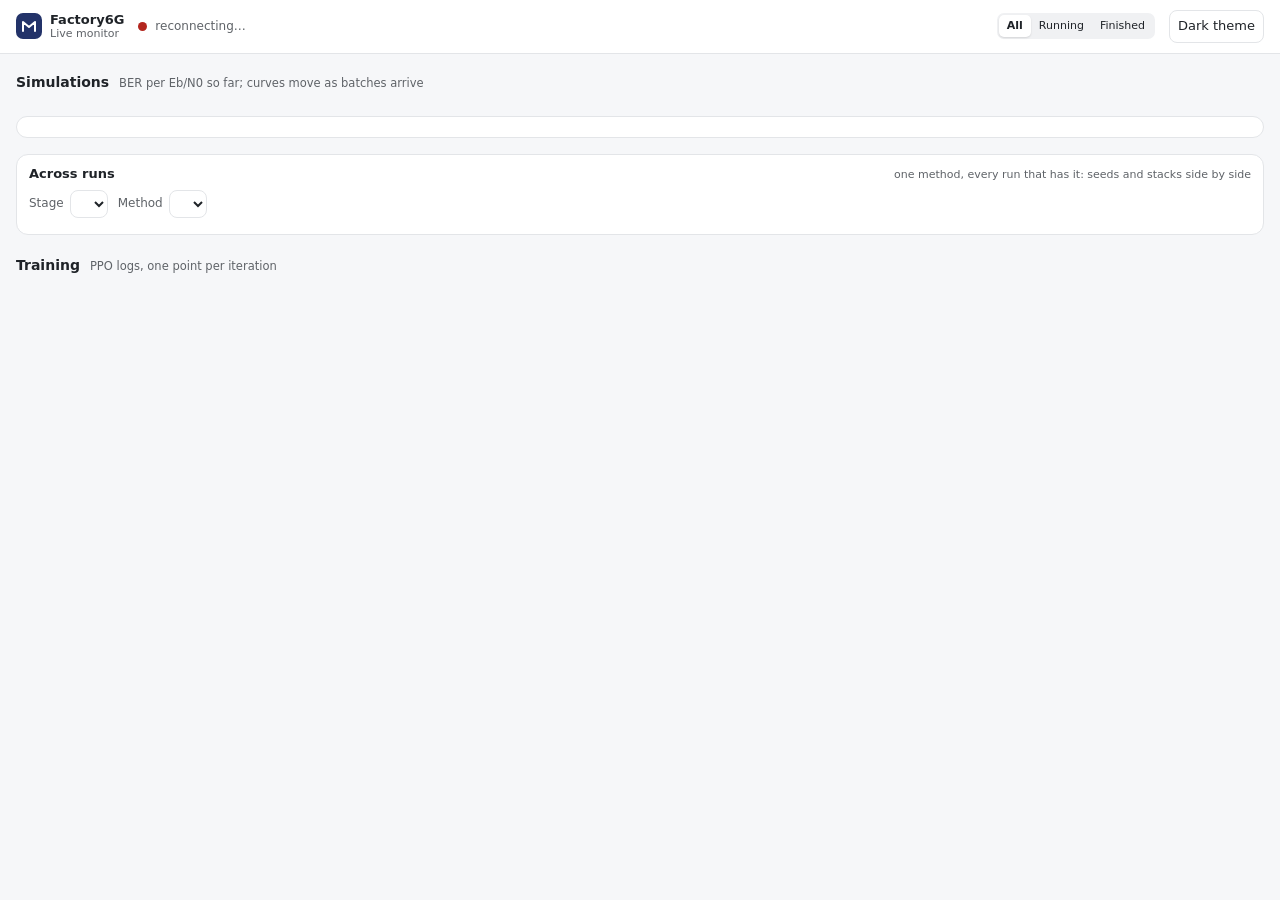
==== src/factory6g/viewer/static/live.html @ 994aa3e5 "Live monitor: follow every simulation and training run while it writes python -m factory6g.viewer mo" ====
<!doctype html>
<html lang="en">
<head>
<meta charset="utf-8">
<meta name="viewport" content="width=device-width, initial-scale=1">
<title>Factory6G live monitor</title>
<link rel="stylesheet" href="app.css">
<link rel="stylesheet" href="live.css">
</head>
<body>
<div class="live-app">
  <header class="live-top">
    <div class="brand">
      <svg width="26" height="26" viewBox="0 0 26 26" aria-hidden="true"><rect width="26" height="26" rx="7" fill="var(--brand)"></rect><path d="M7 18V9l6 5 6-5v9" fill="none" stroke="#fff" stroke-width="2" stroke-linejoin="round" stroke-linecap="round"></path></svg>
      <span><strong>Factory6G</strong><small>Live monitor</small></span>
    </div>
    <div class="live-conn" id="conn" role="status" aria-live="polite"><span class="pulse"></span><span id="conn-text">connecting…</span></div>
    <div class="live-counts" id="counts"></div>
    <div class="seg" role="group" aria-label="Filter runs" id="filter">
      <button type="button" data-filter="all" aria-pressed="true">All</button>
      <button type="button" data-filter="running" aria-pressed="false">Running</button>
      <button type="button" data-filter="finished" aria-pressed="false">Finished</button>
    </div>
    <button type="button" id="theme-toggle" class="ghost">Dark theme</button>
  </header>

  <main class="live-main">
    <section aria-labelledby="h-sims">
      <h1 id="h-sims" class="sec">Simulations <small>BER per Eb/N0 so far; curves move as batches arrive</small></h1>
      <div id="runs" class="run-grid"></div>
    </section>

    <section id="detail" class="card detail" hidden aria-live="polite"></section>

    <section aria-labelledby="h-overlay" class="card">
      <h2 id="h-overlay">Across runs <small>one method, every run that has it: seeds and stacks side by side</small></h2>
      <div class="ctx-row overlay-ctl">
        <label>Stage <select id="ov-stage"></select></label>
        <label>Method <select id="ov-method"></select></label>
        <span class="legend" id="ov-legend"></span>
      </div>
      <div id="overlay"></div>
    </section>

    <section aria-labelledby="h-train">
      <h1 id="h-train" class="sec">Training <small>PPO logs, one point per iteration</small></h1>
      <div id="training" class="run-grid"></div>
    </section>
  </main>
</div>
<script src="live.js"></script>
</body>
</html>
---- src/factory6g/viewer/static/app.css ----
:root {
  --bg: #f6f7f9; --panel: #ffffff; --ink: #1f2328; --muted: #5f6368; --line: #e3e5e8; --soft: #f0f1f3;
  --brand: #233369; --brand-soft: #e9ecf5; --ok: #1b6b30; --ok-bg: #e3f4e7; --warn: #7a4b00; --warn-bg: #fdf0d9;
  --bad: #b3261e; --bad-bg: #fbe4e2; --map-lo: #fbfbf9; --map-mid: #e4e9f4; --map-hi: #a8b8dc; --machine: #f1f2f4; --machine-line: #7d828b;
  color-scheme: light;
}
:root[data-theme="dark"] {
  --bg: #121418; --panel: #1b1e24; --ink: #e7e9ec; --muted: #a2a7b0; --line: #2c3038; --soft: #24282f;
  --brand: #8ea4ff; --brand-soft: #262d45; --ok: #7fd6a0; --ok-bg: #1d3326; --warn: #f2c46d; --warn-bg: #3a2f17;
  --bad: #ff9a90; --bad-bg: #3d1f1d; --map-lo: #1b1e24; --map-mid: #24304a; --map-hi: #3d5491; --machine: #2a2e36; --machine-line: #8a909b;
  color-scheme: dark;
}
* { box-sizing: border-box; }
body { margin: 0; background: var(--bg); color: var(--ink); font: 13px/1.45 system-ui, -apple-system, "Segoe UI", Inter, sans-serif; }
button, select, input { font: inherit; color: inherit; }
button:focus-visible, select:focus-visible, input:focus-visible, a:focus-visible { outline: 2px solid #3f6fd8; outline-offset: 2px; }
.app { display: flex; min-height: 100vh; }
.nav { width: 200px; flex: 0 0 auto; background: var(--panel); border-right: 1px solid var(--line); padding: 14px 10px; display: flex; flex-direction: column; gap: 2px; position: sticky; top: 0; height: 100vh; }
.brand { display: flex; align-items: center; gap: 8px; padding: 2px 6px 12px; color: var(--ink); text-decoration: none; }
.brand span { display: flex; flex-direction: column; line-height: 1.15; }
.brand small, .ctx-title small { color: var(--muted); font-size: 11px; }
.nav-group { font-size: 11px; font-weight: 600; letter-spacing: .04em; text-transform: uppercase; color: var(--muted); padding: 10px 8px 4px; }
.nav a[data-view] { display: flex; align-items: center; gap: 10px; min-height: 34px; padding: 0 8px; border-radius: 8px; color: var(--ink); text-decoration: none; }
.nav a[data-view][aria-current="page"] { background: var(--brand-soft); color: var(--brand); font-weight: 600; }
.nav .key { width: 18px; height: 18px; border: 1px solid var(--line); border-radius: 4px; font-size: 10px; display: inline-flex; align-items: center; justify-content: center; color: var(--muted); }
.nav-planned { padding: 6px 8px; color: var(--muted); font-size: 12px; }
.nav-foot { margin-top: auto; display: flex; flex-direction: column; gap: 8px; }
.status { display: flex; align-items: center; gap: 8px; padding: 8px; border-radius: 8px; background: var(--soft); font-size: 11px; color: var(--muted); }
.status .dot { width: 8px; height: 8px; border-radius: 50%; background: #1b8a3a; flex: 0 0 auto; }
.main { flex: 1 1 auto; min-width: 0; display: flex; flex-direction: column; }
.context { position: sticky; top: 0; z-index: 5; background: var(--panel); border-bottom: 1px solid var(--line); }
.ctx-row { display: flex; align-items: center; gap: 10px; padding: 8px 16px; flex-wrap: wrap; }
.ctx-row.scrub { border-top: 1px solid var(--soft); padding: 6px 16px; }
.ctx-title { display: flex; flex-direction: column; line-height: 1.2; min-width: 130px; margin-right: 6px; }
.ctx-title strong { font-size: 15px; }
.context label { display: flex; align-items: center; gap: 6px; font-size: 12px; color: var(--muted); }
.context select { border: 1px solid var(--line); border-radius: 8px; padding: 5px 8px; background: var(--panel); color: var(--ink); font-weight: 600; }
.swatch { width: 9px; height: 9px; border-radius: 50%; display: inline-block; }
.stepper { display: flex; align-items: center; border: 1px solid var(--line); border-radius: 8px; height: 32px; font-size: 12px; }
.stepper button { width: 30px; height: 30px; border: 0; background: transparent; cursor: pointer; font-size: 15px; }
.stepper span { min-width: 92px; text-align: center; color: var(--muted); }
.stepper strong { color: var(--ink); }
.scrub > button { width: 32px; height: 28px; border: 1px solid var(--line); border-radius: 6px; background: var(--panel); cursor: pointer; }
.scrub > button.primary { background: var(--brand); color: #fff; border-color: var(--brand); }
.scrub label { white-space: nowrap; font-variant-numeric: tabular-nums; color: var(--ink); }
#batch { flex: 1 1 200px; accent-color: var(--brand); }
.seg { display: flex; padding: 2px; border-radius: 7px; background: var(--soft); }
.seg button { border: 0; background: transparent; border-radius: 5px; padding: 3px 8px; font-size: 11px; cursor: pointer; }
.seg button[aria-pressed="true"] { background: var(--panel); font-weight: 600; box-shadow: 0 1px 2px rgba(0,0,0,.12); }
.hint { font-size: 11px; color: var(--muted); }
.ghost { border: 1px solid var(--line); background: transparent; border-radius: 8px; padding: 6px 8px; cursor: pointer; text-align: left; }
.view { padding: 14px 16px; display: flex; flex-direction: column; gap: 12px; outline: none; }
.row { display: flex; gap: 12px; align-items: flex-start; flex-wrap: wrap; }
.col { display: flex; flex-direction: column; gap: 12px; min-width: 0; }
.card { background: var(--panel); border: 1px solid var(--line); border-radius: 12px; padding: 10px 12px; min-width: 0; }
.card h2 { font-size: 13px; margin: 0 0 6px; display: flex; align-items: baseline; gap: 8px; }
.card h2 small { font-weight: 400; color: var(--muted); font-size: 11px; margin-left: auto; }
.note { font-size: 11px; color: var(--muted); margin: 6px 0 0; }
.tiles { display: grid; grid-template-columns: repeat(auto-fit, minmax(150px, 1fr)); gap: 8px; }
.tile { background: var(--panel); border: 1px solid var(--line); border-radius: 12px; padding: 8px 10px; }
.tile .k { font-size: 11px; color: var(--muted); }
.tile .v { font-size: 18px; font-weight: 600; font-variant-numeric: tabular-nums; }
.tile .s { font-size: 11px; color: var(--muted); }
table { border-collapse: collapse; width: 100%; }
th { text-align: left; font-size: 11px; font-weight: 600; color: var(--muted); padding: 6px 8px; border-bottom: 1px solid var(--line); white-space: nowrap; }
td { padding: 6px 8px; border-top: 1px solid var(--soft); font-size: 12px; font-variant-numeric: tabular-nums; }
.table-wrap { overflow-x: auto; }
tr.clickable { cursor: pointer; }
tr.selected td { background: var(--brand-soft); }
.chip { display: inline-block; font-size: 10.5px; font-weight: 600; padding: 2px 7px; border-radius: 9px; white-space: nowrap; }
.chip.ok { background: var(--ok-bg); color: var(--ok); } .chip.warn { background: var(--warn-bg); color: var(--warn); }
.chip.bad { background: var(--bad-bg); color: var(--bad); } .chip.muted { background: var(--soft); color: var(--muted); }
.bar { position: relative; height: 8px; border-radius: 4px; background: var(--soft); width: 96px; display: inline-block; vertical-align: middle; }
.bar > span { position: absolute; top: 0; bottom: 0; border-radius: 4px; }
.kv { display: grid; grid-template-columns: auto 1fr; gap: 4px 12px; font-size: 12px; }
.kv dt { color: var(--muted); } .kv dd { margin: 0; text-align: right; font-variant-numeric: tabular-nums; }
.legend { display: flex; flex-wrap: wrap; gap: 6px 14px; font-size: 11.5px; color: var(--muted); }
.legend span { display: inline-flex; align-items: center; gap: 5px; }
svg text { fill: var(--muted); font-size: 10px; }
svg .ink { fill: var(--ink); }
.hall { width: 100%; max-width: 640px; height: auto; display: block; }
.heat { display: grid; gap: 1px; }
.heat-cell { height: 16px; border-radius: 2px; cursor: pointer; border: 0; padding: 0; }
.empty { padding: 40px; text-align: center; color: var(--muted); }
@media (max-width: 900px) {
  .app { flex-direction: column; }
  .nav { width: auto; height: auto; position: static; flex-direction: row; flex-wrap: wrap; }
  .nav-group, .nav-planned, .nav-foot .status { display: none; }
  .nav-foot { margin: 0 0 0 auto; }
  .hint { display: none; }
}
---- src/factory6g/viewer/static/live.css ----
.live-app { min-height: 100vh; display: flex; flex-direction: column; }
.live-top { position: sticky; top: 0; z-index: 5; display: flex; align-items: center; gap: 14px; flex-wrap: wrap;
  padding: 10px 16px; background: var(--panel); border-bottom: 1px solid var(--line); }
.live-top .brand { padding: 0; }
.live-conn { display: inline-flex; align-items: center; gap: 8px; font-size: 12px; color: var(--muted); }
.pulse { width: 9px; height: 9px; border-radius: 50%; background: var(--muted); position: relative; }
.live-conn.on .pulse { background: #1b8a3a; }
.live-conn.on .pulse::after { content: ""; position: absolute; inset: -4px; border-radius: 50%; border: 2px solid #1b8a3a;
  opacity: 0; animation: ring 2s ease-out infinite; }
.live-conn.off .pulse { background: var(--bad); }
@keyframes ring { 0% { transform: scale(.5); opacity: .8; } 100% { transform: scale(1.6); opacity: 0; } }
.live-counts { display: flex; gap: 6px; margin-left: auto; }
.live-main { padding: 14px 16px 40px; display: flex; flex-direction: column; gap: 16px; }
h1.sec { font-size: 14px; margin: 4px 0 8px; display: flex; align-items: baseline; gap: 10px; }
h1.sec small { font-weight: 400; color: var(--muted); font-size: 11.5px; }
.run-grid { display: grid; grid-template-columns: repeat(auto-fill, minmax(340px, 1fr)); gap: 12px; }
.run-card { background: var(--panel); border: 1px solid var(--line); border-radius: 12px; padding: 10px 12px; cursor: pointer;
  display: flex; flex-direction: column; gap: 6px; text-align: left; transition: border-color .2s, box-shadow .2s; }
.run-card:not(.static):hover { border-color: var(--brand); }
.run-card.static { cursor: default; }
.run-card[aria-pressed="true"] { border-color: var(--brand); box-shadow: 0 0 0 2px var(--brand-soft); }
.run-card.flash { animation: flash 1.2s ease-out; }
@keyframes flash { 0% { box-shadow: 0 0 0 3px rgba(63, 111, 216, .45); } 100% { box-shadow: 0 0 0 0 rgba(63, 111, 216, 0); } }
.run-card .title { font-weight: 600; font-size: 13px; overflow-wrap: anywhere; }
.run-card .meta { display: flex; flex-wrap: wrap; gap: 5px; align-items: center; font-size: 11px; color: var(--muted); }
.chip.tf { background: #fdeee0; color: #8a4b0f; }
.chip.torch { background: #e8e3fb; color: #4b2fa8; }
:root[data-theme="dark"] .chip.tf { background: #3a2a19; color: #f0b27a; }
:root[data-theme="dark"] .chip.torch { background: #2c2546; color: #b9a8ff; }
.chip.running { background: var(--ok-bg); color: var(--ok); }
.chip.stopped { background: var(--warn-bg); color: var(--warn); }
.chip.finished { background: var(--soft); color: var(--muted); }
.prog { display: flex; align-items: center; gap: 8px; font-size: 11.5px; font-variant-numeric: tabular-nums; color: var(--muted); }
.prog .track { flex: 1 1 auto; height: 6px; border-radius: 3px; background: var(--soft); overflow: hidden; }
.prog .fill { height: 100%; background: var(--brand); border-radius: 3px; transition: width .6s ease; }
.run-card.running .fill { background-image: linear-gradient(90deg, var(--brand) 0 60%, #6f86d6 80%, var(--brand) 100%);
  background-size: 200% 100%; animation: slide 2.4s linear infinite; }
@keyframes slide { from { background-position: 200% 0; } to { background-position: 0 0; } }
.chart { width: 100%; height: auto; display: block; }
.chart .grid { stroke: var(--line); stroke-width: 1; }
.chart .axis { stroke: var(--muted); stroke-width: 1; }
.chart path.curve { fill: none; stroke-width: 1.8; transition: d .6s ease; }
.chart circle { transition: cx .6s ease, cy .6s ease; }
.mini-legend { display: flex; flex-wrap: wrap; gap: 3px 10px; font-size: 10.5px; color: var(--muted); }
.mini-legend i { width: 8px; height: 8px; border-radius: 50%; display: inline-block; margin-right: 4px; vertical-align: middle; }
.detail { display: flex; flex-direction: column; gap: 10px; }
.detail .cols { display: grid; grid-template-columns: minmax(0, 1fr) minmax(0, 1fr); gap: 12px; }
.detail .close { margin-left: auto; }
.overlay-ctl { padding: 0 0 6px; }
.overlay-ctl label { display: flex; align-items: center; gap: 6px; font-size: 12px; color: var(--muted); }
.overlay-ctl select { border: 1px solid var(--line); border-radius: 8px; padding: 5px 8px; background: var(--panel); color: var(--ink); font-weight: 600; }
.spark { width: 100%; height: 46px; display: block; }
.bars { display: grid; grid-template-columns: auto 1fr auto; gap: 3px 8px; font-size: 11px; align-items: center; font-variant-numeric: tabular-nums; }
.bars .b { height: 7px; border-radius: 3px; background: var(--brand); min-width: 1px; }
.cell-new { animation: cellflash 1.4s ease-out; }
@keyframes cellflash { 0% { background: var(--brand-soft); } 100% { background: transparent; } }
@media (max-width: 900px) {
  .detail .cols { grid-template-columns: 1fr; }
  .run-grid { grid-template-columns: 1fr; }
  .live-counts { margin-left: 0; }
}
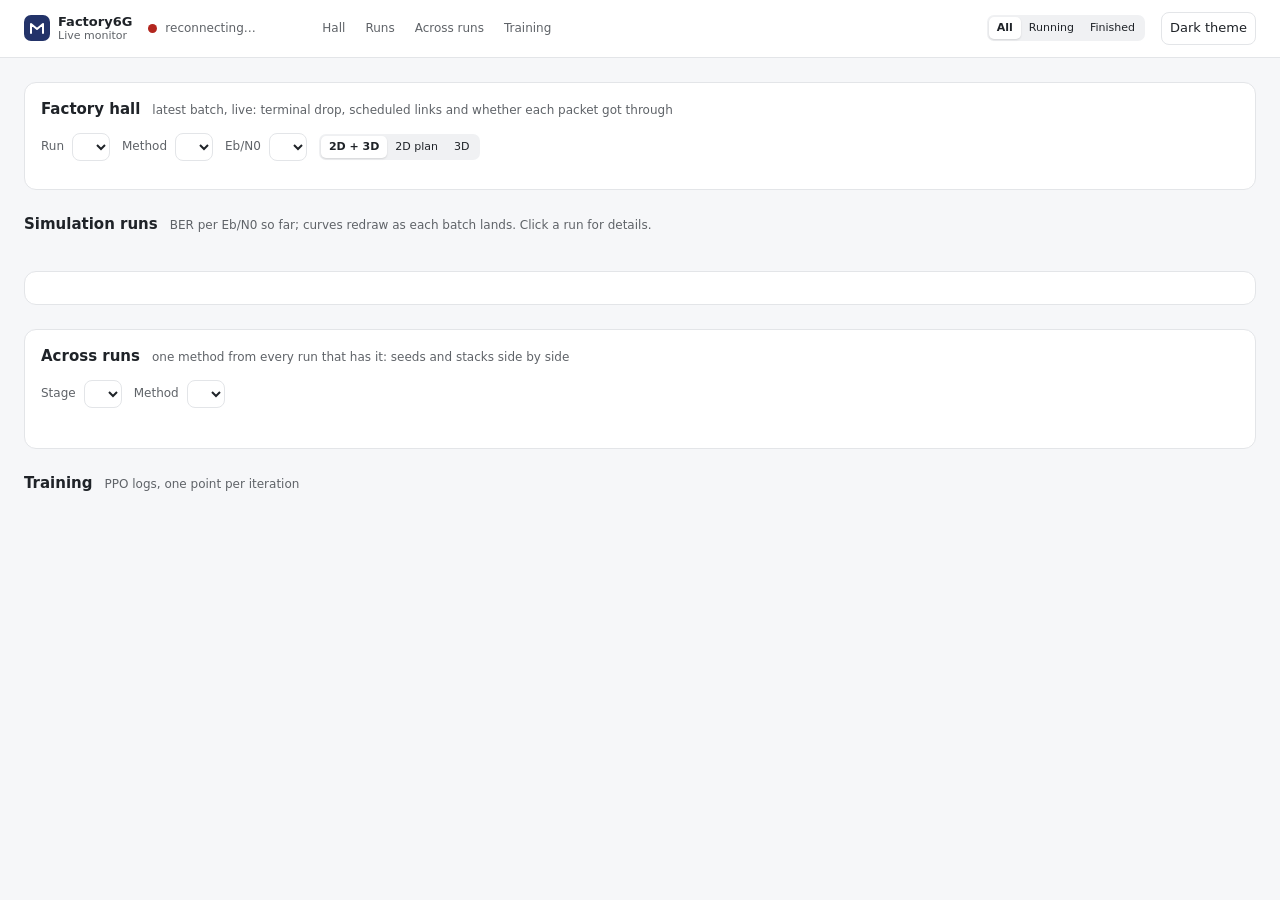
==== commit 7f17faa7: "Live monitor: live 2D plan and 3D hall, chart and spacing fixes - Factory hall section: latest drop " ====
--- a/src/factory6g/viewer/static/live.html
+++ b/src/factory6g/viewer/static/live.html
@@ -15,6 +15,9 @@
       <span><strong>Factory6G</strong><small>Live monitor</small></span>
     </div>
     <div class="live-conn" id="conn" role="status" aria-live="polite"><span class="pulse"></span><span id="conn-text">connecting…</span></div>
+    <nav class="jump" aria-label="Sections">
+      <a href="#sec-hall">Hall</a><a href="#sec-runs">Runs</a><a href="#sec-overlay">Across runs</a><a href="#sec-train">Training</a>
+    </nav>
     <div class="live-counts" id="counts"></div>
     <div class="seg" role="group" aria-label="Filter runs" id="filter">
       <button type="button" data-filter="all" aria-pressed="true">All</button>
@@ -25,24 +28,43 @@
   </header>
 
   <main class="live-main">
-    <section aria-labelledby="h-sims">
-      <h1 id="h-sims" class="sec">Simulations <small>BER per Eb/N0 so far; curves move as batches arrive</small></h1>
+    <section id="sec-hall" class="panel" aria-labelledby="h-hall">
+      <div class="panel-head">
+        <h1 id="h-hall">Factory hall <small>latest batch, live: terminal drop, scheduled links and whether each packet got through</small></h1>
+      </div>
+      <div class="controls">
+        <label>Run <select id="hall-run"></select></label>
+        <label>Method <select id="hall-method"></select></label>
+        <label>Eb/N0 <select id="hall-eb"></select></label>
+        <div class="seg" role="group" aria-label="Hall view" id="hall-view">
+          <button type="button" data-view="both" aria-pressed="true">2D + 3D</button>
+          <button type="button" data-view="2d" aria-pressed="false">2D plan</button>
+          <button type="button" data-view="3d" aria-pressed="false">3D</button>
+        </div>
+      </div>
+      <div id="hall-body"></div>
+    </section>
+
+    <section id="sec-runs" aria-labelledby="h-sims">
+      <h1 id="h-sims" class="sec">Simulation runs <small>BER per Eb/N0 so far; curves redraw as each batch lands. Click a run for details.</small></h1>
       <div id="runs" class="run-grid"></div>
     </section>
 
-    <section id="detail" class="card detail" hidden aria-live="polite"></section>
+    <section id="detail" class="panel detail" hidden aria-live="polite"></section>
 
-    <section aria-labelledby="h-overlay" class="card">
-      <h2 id="h-overlay">Across runs <small>one method, every run that has it: seeds and stacks side by side</small></h2>
-      <div class="ctx-row overlay-ctl">
+    <section id="sec-overlay" class="panel" aria-labelledby="h-overlay">
+      <div class="panel-head">
+        <h1 id="h-overlay">Across runs <small>one method from every run that has it: seeds and stacks side by side</small></h1>
+      </div>
+      <div class="controls">
         <label>Stage <select id="ov-stage"></select></label>
         <label>Method <select id="ov-method"></select></label>
-        <span class="legend" id="ov-legend"></span>
       </div>
       <div id="overlay"></div>
+      <div class="legend" id="ov-legend"></div>
     </section>
 
-    <section aria-labelledby="h-train">
+    <section id="sec-train" aria-labelledby="h-train">
       <h1 id="h-train" class="sec">Training <small>PPO logs, one point per iteration</small></h1>
       <div id="training" class="run-grid"></div>
     </section>
--- a/src/factory6g/viewer/static/live.css
+++ b/src/factory6g/viewer/static/live.css
@@ -1,28 +1,43 @@
+/* Live monitor. One spacing scale: 4 / 8 / 12 / 16 / 24 px. */
+:root { --s1: 4px; --s2: 8px; --s3: 12px; --s4: 16px; --s5: 24px; --ok-line: #1b8a3a; --bad-line: #d03b2f; }
+:root[data-theme="dark"] { --ok-line: #5fd28a; --bad-line: #ff7a6e; }
 .live-app { min-height: 100vh; display: flex; flex-direction: column; }
-.live-top { position: sticky; top: 0; z-index: 5; display: flex; align-items: center; gap: 14px; flex-wrap: wrap;
-  padding: 10px 16px; background: var(--panel); border-bottom: 1px solid var(--line); }
+.live-top { position: sticky; top: 0; z-index: 5; display: flex; align-items: center; gap: var(--s4); flex-wrap: wrap;
+  padding: var(--s3) var(--s5); background: var(--panel); border-bottom: 1px solid var(--line); }
 .live-top .brand { padding: 0; }
-.live-conn { display: inline-flex; align-items: center; gap: 8px; font-size: 12px; color: var(--muted); }
-.pulse { width: 9px; height: 9px; border-radius: 50%; background: var(--muted); position: relative; }
-.live-conn.on .pulse { background: #1b8a3a; }
-.live-conn.on .pulse::after { content: ""; position: absolute; inset: -4px; border-radius: 50%; border: 2px solid #1b8a3a;
+.live-conn { display: inline-flex; align-items: center; gap: var(--s2); font-size: 12px; color: var(--muted); min-width: 150px; }
+.pulse { width: 9px; height: 9px; border-radius: 50%; background: var(--muted); position: relative; flex: 0 0 auto; }
+.live-conn.on .pulse { background: var(--ok-line); }
+.live-conn.on .pulse::after { content: ""; position: absolute; inset: -4px; border-radius: 50%; border: 2px solid var(--ok-line);
   opacity: 0; animation: ring 2s ease-out infinite; }
 .live-conn.off .pulse { background: var(--bad); }
 @keyframes ring { 0% { transform: scale(.5); opacity: .8; } 100% { transform: scale(1.6); opacity: 0; } }
-.live-counts { display: flex; gap: 6px; margin-left: auto; }
-.live-main { padding: 14px 16px 40px; display: flex; flex-direction: column; gap: 16px; }
-h1.sec { font-size: 14px; margin: 4px 0 8px; display: flex; align-items: baseline; gap: 10px; }
-h1.sec small { font-weight: 400; color: var(--muted); font-size: 11.5px; }
-.run-grid { display: grid; grid-template-columns: repeat(auto-fill, minmax(340px, 1fr)); gap: 12px; }
-.run-card { background: var(--panel); border: 1px solid var(--line); border-radius: 12px; padding: 10px 12px; cursor: pointer;
-  display: flex; flex-direction: column; gap: 6px; text-align: left; transition: border-color .2s, box-shadow .2s; }
+.jump { display: flex; gap: var(--s1); }
+.jump a { color: var(--muted); text-decoration: none; font-size: 12px; padding: var(--s1) var(--s2); border-radius: 6px; }
+.jump a:hover { background: var(--soft); color: var(--ink); }
+.live-counts { display: flex; gap: var(--s2); margin-left: auto; }
+.live-main { padding: var(--s5); display: flex; flex-direction: column; gap: var(--s5); max-width: 1600px; width: 100%; margin: 0 auto; }
+.live-main > section { scroll-margin-top: 72px; }
+h1.sec { font-size: 15px; margin: 0 0 var(--s3); display: flex; align-items: baseline; gap: var(--s3); flex-wrap: wrap; }
+h1.sec small, .panel-head h1 small { font-weight: 400; color: var(--muted); font-size: 12px; }
+.panel { background: var(--panel); border: 1px solid var(--line); border-radius: 12px; padding: var(--s4); display: flex; flex-direction: column; gap: var(--s3); }
+.panel-head { display: flex; align-items: center; gap: var(--s3); }
+.panel-head h1 { font-size: 15px; margin: 0; display: flex; align-items: baseline; gap: var(--s3); flex-wrap: wrap; }
+.panel-head .ghost { margin-left: auto; }
+.controls { display: flex; align-items: center; gap: var(--s3); flex-wrap: wrap; }
+.controls label { display: flex; align-items: center; gap: var(--s2); font-size: 12px; color: var(--muted); }
+.controls select { border: 1px solid var(--line); border-radius: 8px; padding: 5px var(--s2); background: var(--panel); color: var(--ink); font-weight: 600; max-width: min(460px, 100%); }
+.run-grid { display: grid; grid-template-columns: repeat(auto-fill, minmax(360px, 1fr)); gap: var(--s4); }
+.run-card { background: var(--panel); border: 1px solid var(--line); border-radius: 12px; padding: var(--s3) var(--s4) var(--s4);
+  cursor: pointer; display: flex; flex-direction: column; gap: var(--s2); text-align: left; transition: border-color .2s, box-shadow .2s; min-width: 0; }
 .run-card:not(.static):hover { border-color: var(--brand); }
 .run-card.static { cursor: default; }
 .run-card[aria-pressed="true"] { border-color: var(--brand); box-shadow: 0 0 0 2px var(--brand-soft); }
 .run-card.flash { animation: flash 1.2s ease-out; }
 @keyframes flash { 0% { box-shadow: 0 0 0 3px rgba(63, 111, 216, .45); } 100% { box-shadow: 0 0 0 0 rgba(63, 111, 216, 0); } }
-.run-card .title { font-weight: 600; font-size: 13px; overflow-wrap: anywhere; }
-.run-card .meta { display: flex; flex-wrap: wrap; gap: 5px; align-items: center; font-size: 11px; color: var(--muted); }
+.run-card .title { font-weight: 600; font-size: 13.5px; overflow-wrap: anywhere; display: flex; align-items: baseline; gap: var(--s2); }
+.run-card .title .when { margin-left: auto; font-weight: 400; font-size: 11px; color: var(--muted); white-space: nowrap; }
+.run-card .meta { display: flex; flex-wrap: wrap; gap: var(--s2); align-items: center; font-size: 11px; color: var(--muted); }
 .chip.tf { background: #fdeee0; color: #8a4b0f; }
 .chip.torch { background: #e8e3fb; color: #4b2fa8; }
 :root[data-theme="dark"] .chip.tf { background: #3a2a19; color: #f0b27a; }
@@ -30,32 +45,64 @@
 .chip.running { background: var(--ok-bg); color: var(--ok); }
 .chip.stopped { background: var(--warn-bg); color: var(--warn); }
 .chip.finished { background: var(--soft); color: var(--muted); }
-.prog { display: flex; align-items: center; gap: 8px; font-size: 11.5px; font-variant-numeric: tabular-nums; color: var(--muted); }
+.prog { display: flex; align-items: center; gap: var(--s2); font-size: 11.5px; font-variant-numeric: tabular-nums; color: var(--muted); min-height: 18px; }
 .prog .track { flex: 1 1 auto; height: 6px; border-radius: 3px; background: var(--soft); overflow: hidden; }
 .prog .fill { height: 100%; background: var(--brand); border-radius: 3px; transition: width .6s ease; }
 .run-card.running .fill { background-image: linear-gradient(90deg, var(--brand) 0 60%, #6f86d6 80%, var(--brand) 100%);
   background-size: 200% 100%; animation: slide 2.4s linear infinite; }
 @keyframes slide { from { background-position: 200% 0; } to { background-position: 0 0; } }
-.chart { width: 100%; height: auto; display: block; }
+.chart { width: 100%; height: auto; display: block; overflow: visible; }
 .chart .grid { stroke: var(--line); stroke-width: 1; }
-.chart .axis { stroke: var(--muted); stroke-width: 1; }
-.chart path.curve { fill: none; stroke-width: 1.8; transition: d .6s ease; }
-.chart circle { transition: cx .6s ease, cy .6s ease; }
-.mini-legend { display: flex; flex-wrap: wrap; gap: 3px 10px; font-size: 10.5px; color: var(--muted); }
-.mini-legend i { width: 8px; height: 8px; border-radius: 50%; display: inline-block; margin-right: 4px; vertical-align: middle; }
-.detail { display: flex; flex-direction: column; gap: 10px; }
-.detail .cols { display: grid; grid-template-columns: minmax(0, 1fr) minmax(0, 1fr); gap: 12px; }
-.detail .close { margin-left: auto; }
-.overlay-ctl { padding: 0 0 6px; }
-.overlay-ctl label { display: flex; align-items: center; gap: 6px; font-size: 12px; color: var(--muted); }
-.overlay-ctl select { border: 1px solid var(--line); border-radius: 8px; padding: 5px 8px; background: var(--panel); color: var(--ink); font-weight: 600; }
+.chart .grid.minor { stroke-dasharray: 2 3; opacity: .6; }
+.chart path.curve { fill: none; stroke-width: 1.8; stroke-linejoin: round; }
+.chart text.axis-title { font-size: 10.5px; fill: var(--muted); }
+.mini-legend { display: flex; flex-wrap: wrap; gap: var(--s1) var(--s3); font-size: 11px; color: var(--muted); }
+.mini-legend i, .legend i { width: 8px; height: 8px; border-radius: 50%; display: inline-block; margin-right: var(--s1); vertical-align: middle; }
+.legend { display: flex; flex-wrap: wrap; gap: var(--s1) var(--s4); font-size: 11.5px; color: var(--muted); }
+.detail .cols { display: grid; grid-template-columns: minmax(0, 1fr) minmax(0, 1fr); gap: var(--s4); }
+.detail .card { padding: var(--s3) var(--s4); display: flex; flex-direction: column; gap: var(--s2); }
+.detail .card h2 { margin: 0; }
+.detail .tiles { gap: var(--s3); }
+.detail .tile { padding: var(--s2) var(--s3); }
 .spark { width: 100%; height: 46px; display: block; }
-.bars { display: grid; grid-template-columns: auto 1fr auto; gap: 3px 8px; font-size: 11px; align-items: center; font-variant-numeric: tabular-nums; }
+.bars { display: grid; grid-template-columns: auto 1fr auto; gap: var(--s1) var(--s2); font-size: 11px; align-items: center; font-variant-numeric: tabular-nums; }
 .bars .b { height: 7px; border-radius: 3px; background: var(--brand); min-width: 1px; }
-.cell-new { animation: cellflash 1.4s ease-out; }
-@keyframes cellflash { 0% { background: var(--brand-soft); } 100% { background: transparent; } }
+.subhead { font-size: 11px; color: var(--muted); margin-top: var(--s1); }
+
+/* hall */
+.hall-grid { display: grid; grid-template-columns: minmax(0, 1fr) minmax(0, 1fr); gap: var(--s4); align-items: start; }
+.hall-grid.single { grid-template-columns: minmax(0, 1fr); max-width: 760px; }
+.hall-pane { border: 1px solid var(--line); border-radius: 10px; padding: var(--s3); display: flex; flex-direction: column; gap: var(--s2); min-width: 0; }
+.hall-pane h2 { font-size: 12.5px; margin: 0; display: flex; align-items: center; gap: var(--s2); }
+.hall-pane h2 small { font-weight: 400; color: var(--muted); font-size: 11px; margin-left: auto; }
+.hall-svg { width: 100%; height: auto; max-height: 520px; display: block; touch-action: none; }
+.hall-svg.drag { cursor: grab; }
+.hall-svg.drag:active { cursor: grabbing; }
+.hall-svg .ut { transition: transform .7s ease; }
+.hall-svg text { font-size: 11px; }
+.ut-strip { display: grid; grid-template-columns: repeat(auto-fill, minmax(190px, 1fr)); gap: var(--s3); }
+.ut-card { border: 1px solid var(--line); border-radius: 10px; padding: var(--s2) var(--s3); display: flex; flex-direction: column; gap: var(--s1); font-size: 11.5px; }
+.ut-card .top { display: flex; align-items: center; gap: var(--s2); font-weight: 600; font-size: 12.5px; }
+.ut-card .top .chip { margin-left: auto; }
+.ut-card dl { display: grid; grid-template-columns: auto 1fr; gap: 2px var(--s3); margin: 0; }
+.ut-card dt { color: var(--muted); }
+.ut-card dd { margin: 0; text-align: right; font-variant-numeric: tabular-nums; }
+.chip.delivered { background: var(--ok-bg); color: var(--ok); }
+.chip.failed { background: var(--bad-bg); color: var(--bad); }
+.chip.idle { background: var(--soft); color: var(--muted); }
+.hall-note { font-size: 11.5px; color: var(--muted); margin: 0; }
+.rot-ctl { display: flex; gap: var(--s2); align-items: center; font-size: 11px; color: var(--muted); }
+.rot-ctl button { border: 1px solid var(--line); background: var(--panel); border-radius: 6px; padding: 2px var(--s2); cursor: pointer; font-size: 11px; }
+@media (max-width: 1100px) { .hall-grid { grid-template-columns: minmax(0, 1fr); } }
 @media (max-width: 900px) {
+  .live-top { padding: var(--s3) var(--s4); gap: var(--s3); }
+  .jump { display: none; }
+  .live-main { padding: var(--s4); gap: var(--s4); }
   .detail .cols { grid-template-columns: 1fr; }
   .run-grid { grid-template-columns: 1fr; }
   .live-counts { margin-left: 0; }
 }
+@media (prefers-reduced-motion: reduce) {
+  .run-card.running .fill, .live-conn.on .pulse::after, .run-card.flash { animation: none; }
+  .hall-svg .ut, .prog .fill { transition: none; }
+}
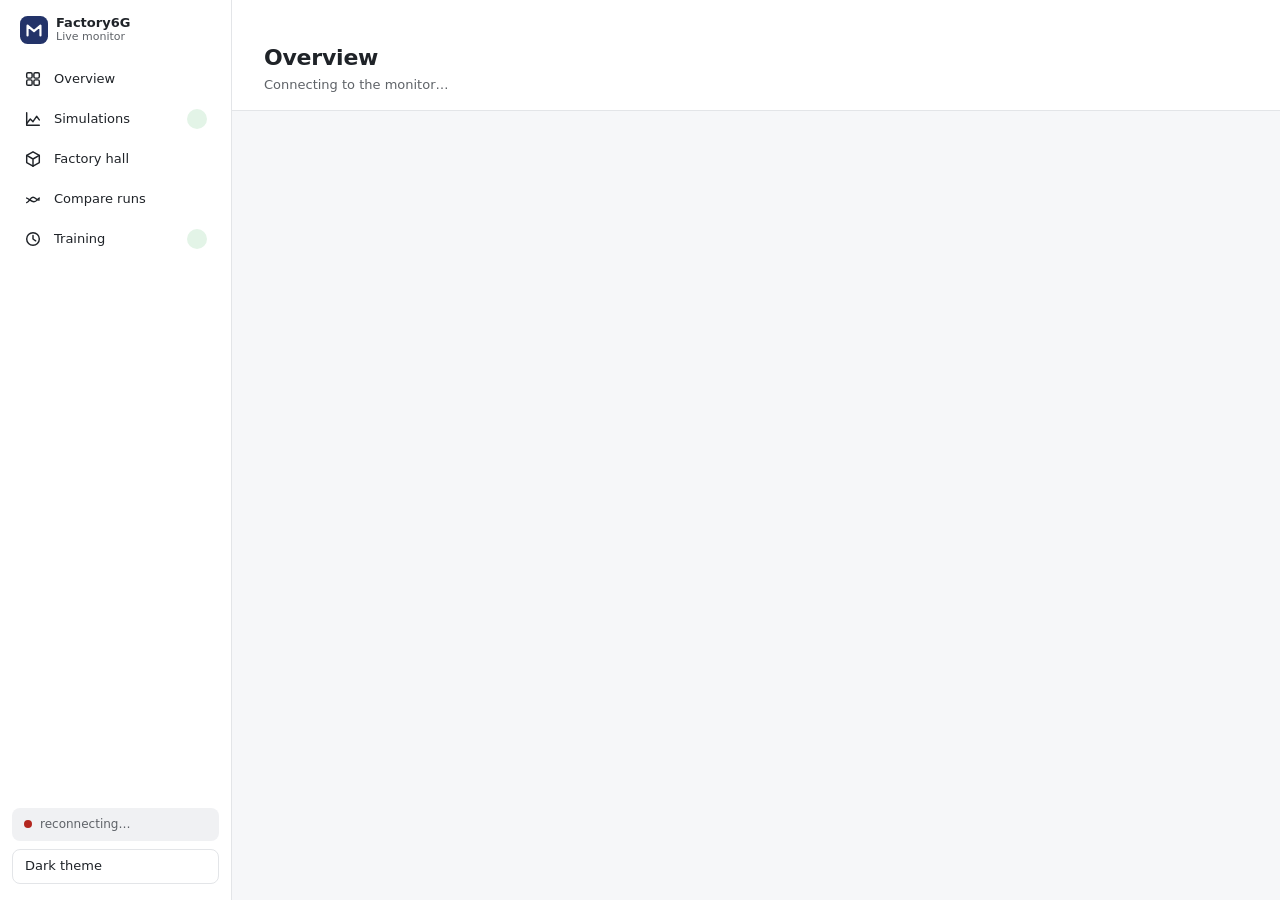
==== commit 3f6ba94c: "Live monitor: multi-page app with a sidebar Overview, Simulations (running runs as a list, each with" ====
--- a/src/factory6g/viewer/static/live.html
+++ b/src/factory6g/viewer/static/live.html
@@ -8,67 +8,49 @@
 <link rel="stylesheet" href="live.css">
 </head>
 <body>
-<div class="live-app">
-  <header class="live-top">
-    <div class="brand">
-      <svg width="26" height="26" viewBox="0 0 26 26" aria-hidden="true"><rect width="26" height="26" rx="7" fill="var(--brand)"></rect><path d="M7 18V9l6 5 6-5v9" fill="none" stroke="#fff" stroke-width="2" stroke-linejoin="round" stroke-linecap="round"></path></svg>
+<a class="skip" href="#page">Skip to content</a>
+<div class="shell">
+  <aside class="side" aria-label="Main">
+    <a class="brand" href="#/overview">
+      <svg width="28" height="28" viewBox="0 0 26 26" aria-hidden="true"><rect width="26" height="26" rx="7" fill="var(--brand)"></rect><path d="M7 18V9l6 5 6-5v9" fill="none" stroke="#fff" stroke-width="2" stroke-linejoin="round" stroke-linecap="round"></path></svg>
       <span><strong>Factory6G</strong><small>Live monitor</small></span>
+    </a>
+    <nav class="side-nav" id="side-nav">
+      <a href="#/overview" data-page="overview">
+        <svg viewBox="0 0 20 20" aria-hidden="true"><rect x="3" y="3" width="6" height="6" rx="1.5"/><rect x="11" y="3" width="6" height="6" rx="1.5"/><rect x="3" y="11" width="6" height="6" rx="1.5"/><rect x="11" y="11" width="6" height="6" rx="1.5"/></svg>
+        <span>Overview</span></a>
+      <a href="#/runs" data-page="runs">
+        <svg viewBox="0 0 20 20" aria-hidden="true"><path d="M3 15l4-5 3 3 4-6 3 4"/><path d="M3 3v14h14"/></svg>
+        <span>Simulations</span><b class="badge" id="badge-runs" hidden></b></a>
+      <a href="#/hall" data-page="hall">
+        <svg viewBox="0 0 20 20" aria-hidden="true"><path d="M10 2l7 4v8l-7 4-7-4V6z"/><path d="M3 6l7 4 7-4M10 10v8"/></svg>
+        <span>Factory hall</span></a>
+      <a href="#/compare" data-page="compare">
+        <svg viewBox="0 0 20 20" aria-hidden="true"><path d="M3 14c3-1 4-6 7-6s4 4 7 3"/><path d="M3 9c3 1 5 4 8 4s4-3 6-4"/></svg>
+        <span>Compare runs</span></a>
+      <a href="#/training" data-page="training">
+        <svg viewBox="0 0 20 20" aria-hidden="true"><circle cx="10" cy="10" r="7"/><path d="M10 6v4l3 2"/></svg>
+        <span>Training</span><b class="badge" id="badge-train" hidden></b></a>
+    </nav>
+    <div class="side-foot">
+      <div class="conn" id="conn" role="status" aria-live="polite"><span class="pulse"></span><span id="conn-text">connecting…</span></div>
+      <button type="button" id="theme-toggle" class="ghost-btn">Dark theme</button>
     </div>
-    <div class="live-conn" id="conn" role="status" aria-live="polite"><span class="pulse"></span><span id="conn-text">connecting…</span></div>
-    <nav class="jump" aria-label="Sections">
-      <a href="#sec-hall">Hall</a><a href="#sec-runs">Runs</a><a href="#sec-overlay">Across runs</a><a href="#sec-train">Training</a>
-    </nav>
-    <div class="live-counts" id="counts"></div>
-    <div class="seg" role="group" aria-label="Filter runs" id="filter">
-      <button type="button" data-filter="all" aria-pressed="true">All</button>
-      <button type="button" data-filter="running" aria-pressed="false">Running</button>
-      <button type="button" data-filter="finished" aria-pressed="false">Finished</button>
-    </div>
-    <button type="button" id="theme-toggle" class="ghost">Dark theme</button>
-  </header>
+  </aside>
 
-  <main class="live-main">
-    <section id="sec-hall" class="panel" aria-labelledby="h-hall">
-      <div class="panel-head">
-        <h1 id="h-hall">Factory hall <small>latest batch, live: terminal drop, scheduled links and whether each packet got through</small></h1>
+  <div class="page-wrap">
+    <header class="page-head">
+      <div class="crumbs" id="crumbs"></div>
+      <div class="head-row">
+        <div>
+          <h1 id="page-title">Overview</h1>
+          <p id="page-sub" class="page-sub"></p>
+        </div>
+        <div class="head-actions" id="head-actions"></div>
       </div>
-      <div class="controls">
-        <label>Run <select id="hall-run"></select></label>
-        <label>Method <select id="hall-method"></select></label>
-        <label>Eb/N0 <select id="hall-eb"></select></label>
-        <div class="seg" role="group" aria-label="Hall view" id="hall-view">
-          <button type="button" data-view="both" aria-pressed="true">2D + 3D</button>
-          <button type="button" data-view="2d" aria-pressed="false">2D plan</button>
-          <button type="button" data-view="3d" aria-pressed="false">3D</button>
-        </div>
-      </div>
-      <div id="hall-body"></div>
-    </section>
-
-    <section id="sec-runs" aria-labelledby="h-sims">
-      <h1 id="h-sims" class="sec">Simulation runs <small>BER per Eb/N0 so far; curves redraw as each batch lands. Click a run for details.</small></h1>
-      <div id="runs" class="run-grid"></div>
-    </section>
-
-    <section id="detail" class="panel detail" hidden aria-live="polite"></section>
-
-    <section id="sec-overlay" class="panel" aria-labelledby="h-overlay">
-      <div class="panel-head">
-        <h1 id="h-overlay">Across runs <small>one method from every run that has it: seeds and stacks side by side</small></h1>
-      </div>
-      <div class="controls">
-        <label>Stage <select id="ov-stage"></select></label>
-        <label>Method <select id="ov-method"></select></label>
-      </div>
-      <div id="overlay"></div>
-      <div class="legend" id="ov-legend"></div>
-    </section>
-
-    <section id="sec-train" aria-labelledby="h-train">
-      <h1 id="h-train" class="sec">Training <small>PPO logs, one point per iteration</small></h1>
-      <div id="training" class="run-grid"></div>
-    </section>
-  </main>
+    </header>
+    <main id="page" class="page" tabindex="-1"></main>
+  </div>
 </div>
 <script src="live.js"></script>
 </body>
--- a/src/factory6g/viewer/static/live.css
+++ b/src/factory6g/viewer/static/live.css
@@ -1,108 +1,194 @@
-/* Live monitor. One spacing scale: 4 / 8 / 12 / 16 / 24 px. */
-:root { --s1: 4px; --s2: 8px; --s3: 12px; --s4: 16px; --s5: 24px; --ok-line: #1b8a3a; --bad-line: #d03b2f; }
-:root[data-theme="dark"] { --ok-line: #5fd28a; --bad-line: #ff7a6e; }
-.live-app { min-height: 100vh; display: flex; flex-direction: column; }
-.live-top { position: sticky; top: 0; z-index: 5; display: flex; align-items: center; gap: var(--s4); flex-wrap: wrap;
-  padding: var(--s3) var(--s5); background: var(--panel); border-bottom: 1px solid var(--line); }
-.live-top .brand { padding: 0; }
-.live-conn { display: inline-flex; align-items: center; gap: var(--s2); font-size: 12px; color: var(--muted); min-width: 150px; }
-.pulse { width: 9px; height: 9px; border-radius: 50%; background: var(--muted); position: relative; flex: 0 0 auto; }
-.live-conn.on .pulse { background: var(--ok-line); }
-.live-conn.on .pulse::after { content: ""; position: absolute; inset: -4px; border-radius: 50%; border: 2px solid var(--ok-line);
-  opacity: 0; animation: ring 2s ease-out infinite; }
-.live-conn.off .pulse { background: var(--bad); }
+/* Factory6G live monitor. Spacing scale 4 / 8 / 12 / 16 / 24 / 32 px; colour tokens from app.css. */
+:root { --s1: 4px; --s2: 8px; --s3: 12px; --s4: 16px; --s5: 24px; --s6: 32px; --r: 12px;
+  --ok-line: #1b8a3a; --bad-line: #d03b2f; --shadow: 0 1px 2px rgba(16, 24, 40, .05); }
+:root[data-theme="dark"] { --ok-line: #5fd28a; --bad-line: #ff7a6e; --shadow: none; }
+body { overflow-x: hidden; }
+.skip { position: absolute; left: -999px; top: 8px; background: var(--panel); padding: var(--s2) var(--s3); border-radius: 8px; z-index: 20; }
+.skip:focus { left: 8px; }
+
+/* shell */
+.shell { display: flex; min-height: 100vh; }
+.side { width: 232px; flex: 0 0 auto; background: var(--panel); border-right: 1px solid var(--line); padding: var(--s4) var(--s3);
+  display: flex; flex-direction: column; gap: var(--s4); position: sticky; top: 0; height: 100vh; }
+.side .brand { display: flex; align-items: center; gap: var(--s2); padding: 0 var(--s2); color: var(--ink); text-decoration: none; }
+.side .brand span { display: flex; flex-direction: column; line-height: 1.15; }
+.side .brand small { color: var(--muted); font-size: 11px; }
+.side-nav { display: flex; flex-direction: column; gap: 2px; }
+.side-nav a { display: flex; align-items: center; gap: var(--s3); height: 38px; padding: 0 var(--s3); border-radius: 8px; color: var(--ink); text-decoration: none; font-weight: 500; }
+.side-nav a:hover { background: var(--soft); }
+.side-nav a[aria-current="page"] { background: var(--brand-soft); color: var(--brand); font-weight: 600; }
+.side-nav svg { width: 18px; height: 18px; fill: none; stroke: currentColor; stroke-width: 1.6; stroke-linecap: round; stroke-linejoin: round; flex: 0 0 auto; }
+.side-nav span { flex: 1 1 auto; }
+.badge { min-width: 20px; height: 20px; padding: 0 6px; border-radius: 10px; background: var(--ok-bg); color: var(--ok); font-size: 11px; font-weight: 600;
+  display: inline-flex; align-items: center; justify-content: center; font-variant-numeric: tabular-nums; }
+.side-foot { margin-top: auto; display: flex; flex-direction: column; gap: var(--s2); }
+.conn { display: flex; align-items: center; gap: var(--s2); padding: var(--s2) var(--s3); border-radius: 8px; background: var(--soft); font-size: 12px; color: var(--muted); }
+.pulse { width: 8px; height: 8px; border-radius: 50%; background: var(--muted); position: relative; flex: 0 0 auto; }
+.conn.on .pulse { background: var(--ok-line); }
+.conn.on .pulse::after { content: ""; position: absolute; inset: -4px; border-radius: 50%; border: 2px solid var(--ok-line); opacity: 0; animation: ring 2s ease-out infinite; }
+.conn.off .pulse { background: var(--bad); }
 @keyframes ring { 0% { transform: scale(.5); opacity: .8; } 100% { transform: scale(1.6); opacity: 0; } }
-.jump { display: flex; gap: var(--s1); }
-.jump a { color: var(--muted); text-decoration: none; font-size: 12px; padding: var(--s1) var(--s2); border-radius: 6px; }
-.jump a:hover { background: var(--soft); color: var(--ink); }
-.live-counts { display: flex; gap: var(--s2); margin-left: auto; }
-.live-main { padding: var(--s5); display: flex; flex-direction: column; gap: var(--s5); max-width: 1600px; width: 100%; margin: 0 auto; }
-.live-main > section { scroll-margin-top: 72px; }
-h1.sec { font-size: 15px; margin: 0 0 var(--s3); display: flex; align-items: baseline; gap: var(--s3); flex-wrap: wrap; }
-h1.sec small, .panel-head h1 small { font-weight: 400; color: var(--muted); font-size: 12px; }
-.panel { background: var(--panel); border: 1px solid var(--line); border-radius: 12px; padding: var(--s4); display: flex; flex-direction: column; gap: var(--s3); }
-.panel-head { display: flex; align-items: center; gap: var(--s3); }
-.panel-head h1 { font-size: 15px; margin: 0; display: flex; align-items: baseline; gap: var(--s3); flex-wrap: wrap; }
-.panel-head .ghost { margin-left: auto; }
+.ghost-btn { border: 1px solid var(--line); background: transparent; border-radius: 8px; padding: 7px var(--s3); cursor: pointer; text-align: left; color: var(--ink); }
+.ghost-btn:hover { background: var(--soft); }
+.page-wrap { flex: 1 1 auto; min-width: 0; display: flex; flex-direction: column; }
+.page-head { padding: var(--s5) var(--s6) var(--s4); border-bottom: 1px solid var(--line); background: var(--panel); }
+.crumbs { font-size: 12px; color: var(--muted); min-height: 16px; display: flex; gap: var(--s2); align-items: center; }
+.crumbs a { color: var(--muted); text-decoration: none; }
+.crumbs a:hover { color: var(--ink); text-decoration: underline; }
+.head-row { display: flex; align-items: flex-end; gap: var(--s4); flex-wrap: wrap; margin-top: var(--s1); }
+.head-row h1 { font-size: 22px; line-height: 1.25; margin: 0; letter-spacing: -.01em; }
+.page-sub { margin: var(--s1) 0 0; color: var(--muted); font-size: 13px; max-width: 760px; }
+.head-actions { margin-left: auto; display: flex; gap: var(--s3); align-items: center; flex-wrap: wrap; }
+.page { padding: var(--s5) var(--s6) var(--s6); display: flex; flex-direction: column; gap: var(--s5); outline: none; max-width: 1560px; width: 100%; }
+
+/* building blocks */
+.section { display: flex; flex-direction: column; gap: var(--s3); }
+.section-head { display: flex; align-items: baseline; gap: var(--s3); }
+.section-head h2 { font-size: 15px; margin: 0; }
+.section-head p { margin: 0; font-size: 12.5px; color: var(--muted); }
+.section-head .more { margin-left: auto; font-size: 12.5px; color: var(--brand); text-decoration: none; font-weight: 600; }
+.panel { background: var(--panel); border: 1px solid var(--line); border-radius: var(--r); padding: var(--s4); box-shadow: var(--shadow); display: flex; flex-direction: column; gap: var(--s3); min-width: 0; }
+.panel h3 { font-size: 13px; margin: 0; display: flex; align-items: baseline; gap: var(--s2); }
+.panel h3 small { margin-left: auto; font-weight: 400; font-size: 11.5px; color: var(--muted); }
+.kpis { display: grid; grid-template-columns: repeat(auto-fit, minmax(180px, 1fr)); gap: var(--s4); }
+.kpi { background: var(--panel); border: 1px solid var(--line); border-radius: var(--r); padding: var(--s4); box-shadow: var(--shadow); display: flex; flex-direction: column; gap: var(--s1); }
+.kpi .k { font-size: 12px; color: var(--muted); font-weight: 500; }
+.kpi .v { font-size: 26px; font-weight: 650; letter-spacing: -.02em; font-variant-numeric: tabular-nums; line-height: 1.2; }
+.kpi .s { font-size: 12px; color: var(--muted); }
+.two-col { display: grid; grid-template-columns: minmax(0, 1fr) minmax(0, 1fr); gap: var(--s4); }
+.empty-state { border: 1px dashed var(--line); border-radius: var(--r); padding: var(--s6); text-align: center; color: var(--muted); }
 .controls { display: flex; align-items: center; gap: var(--s3); flex-wrap: wrap; }
-.controls label { display: flex; align-items: center; gap: var(--s2); font-size: 12px; color: var(--muted); }
-.controls select { border: 1px solid var(--line); border-radius: 8px; padding: 5px var(--s2); background: var(--panel); color: var(--ink); font-weight: 600; max-width: min(460px, 100%); }
-.run-grid { display: grid; grid-template-columns: repeat(auto-fill, minmax(360px, 1fr)); gap: var(--s4); }
-.run-card { background: var(--panel); border: 1px solid var(--line); border-radius: 12px; padding: var(--s3) var(--s4) var(--s4);
-  cursor: pointer; display: flex; flex-direction: column; gap: var(--s2); text-align: left; transition: border-color .2s, box-shadow .2s; min-width: 0; }
-.run-card:not(.static):hover { border-color: var(--brand); }
-.run-card.static { cursor: default; }
-.run-card[aria-pressed="true"] { border-color: var(--brand); box-shadow: 0 0 0 2px var(--brand-soft); }
-.run-card.flash { animation: flash 1.2s ease-out; }
-@keyframes flash { 0% { box-shadow: 0 0 0 3px rgba(63, 111, 216, .45); } 100% { box-shadow: 0 0 0 0 rgba(63, 111, 216, 0); } }
-.run-card .title { font-weight: 600; font-size: 13.5px; overflow-wrap: anywhere; display: flex; align-items: baseline; gap: var(--s2); }
-.run-card .title .when { margin-left: auto; font-weight: 400; font-size: 11px; color: var(--muted); white-space: nowrap; }
-.run-card .meta { display: flex; flex-wrap: wrap; gap: var(--s2); align-items: center; font-size: 11px; color: var(--muted); }
+.field { display: flex; align-items: center; gap: var(--s2); font-size: 12px; color: var(--muted); }
+.field select, .field input { border: 1px solid var(--line); border-radius: 8px; height: 32px; padding: 0 var(--s2); background: var(--panel); color: var(--ink); font-weight: 500; max-width: min(440px, 100%); }
+.field input { width: 220px; font-weight: 400; }
+.seg { display: inline-flex; padding: 2px; border-radius: 8px; background: var(--soft); }
+.seg button { border: 0; background: transparent; border-radius: 6px; padding: 5px var(--s3); font-size: 12px; cursor: pointer; color: var(--muted); }
+.seg button[aria-pressed="true"] { background: var(--panel); color: var(--ink); font-weight: 600; box-shadow: 0 1px 2px rgba(0,0,0,.12); }
+
+/* chips */
 .chip.tf { background: #fdeee0; color: #8a4b0f; }
-.chip.torch { background: #e8e3fb; color: #4b2fa8; }
+.chip.torch { background: #ece7fc; color: #4b2fa8; }
 :root[data-theme="dark"] .chip.tf { background: #3a2a19; color: #f0b27a; }
 :root[data-theme="dark"] .chip.torch { background: #2c2546; color: #b9a8ff; }
 .chip.running { background: var(--ok-bg); color: var(--ok); }
 .chip.stopped { background: var(--warn-bg); color: var(--warn); }
 .chip.finished { background: var(--soft); color: var(--muted); }
-.prog { display: flex; align-items: center; gap: var(--s2); font-size: 11.5px; font-variant-numeric: tabular-nums; color: var(--muted); min-height: 18px; }
-.prog .track { flex: 1 1 auto; height: 6px; border-radius: 3px; background: var(--soft); overflow: hidden; }
-.prog .fill { height: 100%; background: var(--brand); border-radius: 3px; transition: width .6s ease; }
-.run-card.running .fill { background-image: linear-gradient(90deg, var(--brand) 0 60%, #6f86d6 80%, var(--brand) 100%);
-  background-size: 200% 100%; animation: slide 2.4s linear infinite; }
-@keyframes slide { from { background-position: 200% 0; } to { background-position: 0 0; } }
-.chart { width: 100%; height: auto; display: block; overflow: visible; }
-.chart .grid { stroke: var(--line); stroke-width: 1; }
-.chart .grid.minor { stroke-dasharray: 2 3; opacity: .6; }
-.chart path.curve { fill: none; stroke-width: 1.8; stroke-linejoin: round; }
-.chart text.axis-title { font-size: 10.5px; fill: var(--muted); }
-.mini-legend { display: flex; flex-wrap: wrap; gap: var(--s1) var(--s3); font-size: 11px; color: var(--muted); }
-.mini-legend i, .legend i { width: 8px; height: 8px; border-radius: 50%; display: inline-block; margin-right: var(--s1); vertical-align: middle; }
-.legend { display: flex; flex-wrap: wrap; gap: var(--s1) var(--s4); font-size: 11.5px; color: var(--muted); }
-.detail .cols { display: grid; grid-template-columns: minmax(0, 1fr) minmax(0, 1fr); gap: var(--s4); }
-.detail .card { padding: var(--s3) var(--s4); display: flex; flex-direction: column; gap: var(--s2); }
-.detail .card h2 { margin: 0; }
-.detail .tiles { gap: var(--s3); }
-.detail .tile { padding: var(--s2) var(--s3); }
-.spark { width: 100%; height: 46px; display: block; }
-.bars { display: grid; grid-template-columns: auto 1fr auto; gap: var(--s1) var(--s2); font-size: 11px; align-items: center; font-variant-numeric: tabular-nums; }
-.bars .b { height: 7px; border-radius: 3px; background: var(--brand); min-width: 1px; }
-.subhead { font-size: 11px; color: var(--muted); margin-top: var(--s1); }
-
-/* hall */
-.hall-grid { display: grid; grid-template-columns: minmax(0, 1fr) minmax(0, 1fr); gap: var(--s4); align-items: start; }
-.hall-grid.single { grid-template-columns: minmax(0, 1fr); max-width: 760px; }
-.hall-pane { border: 1px solid var(--line); border-radius: 10px; padding: var(--s3); display: flex; flex-direction: column; gap: var(--s2); min-width: 0; }
-.hall-pane h2 { font-size: 12.5px; margin: 0; display: flex; align-items: center; gap: var(--s2); }
-.hall-pane h2 small { font-weight: 400; color: var(--muted); font-size: 11px; margin-left: auto; }
-.hall-svg { width: 100%; height: auto; max-height: 520px; display: block; touch-action: none; }
-.hall-svg.drag { cursor: grab; }
-.hall-svg.drag:active { cursor: grabbing; }
-.hall-svg .ut { transition: transform .7s ease; }
-.hall-svg text { font-size: 11px; }
-.ut-strip { display: grid; grid-template-columns: repeat(auto-fill, minmax(190px, 1fr)); gap: var(--s3); }
-.ut-card { border: 1px solid var(--line); border-radius: 10px; padding: var(--s2) var(--s3); display: flex; flex-direction: column; gap: var(--s1); font-size: 11.5px; }
-.ut-card .top { display: flex; align-items: center; gap: var(--s2); font-weight: 600; font-size: 12.5px; }
-.ut-card .top .chip { margin-left: auto; }
-.ut-card dl { display: grid; grid-template-columns: auto 1fr; gap: 2px var(--s3); margin: 0; }
-.ut-card dt { color: var(--muted); }
-.ut-card dd { margin: 0; text-align: right; font-variant-numeric: tabular-nums; }
 .chip.delivered { background: var(--ok-bg); color: var(--ok); }
 .chip.failed { background: var(--bad-bg); color: var(--bad); }
 .chip.idle { background: var(--soft); color: var(--muted); }
-.hall-note { font-size: 11.5px; color: var(--muted); margin: 0; }
-.rot-ctl { display: flex; gap: var(--s2); align-items: center; font-size: 11px; color: var(--muted); }
-.rot-ctl button { border: 1px solid var(--line); background: var(--panel); border-radius: 6px; padding: 2px var(--s2); cursor: pointer; font-size: 11px; }
-@media (max-width: 1100px) { .hall-grid { grid-template-columns: minmax(0, 1fr); } }
+.chip.live::before { content: ""; display: inline-block; width: 6px; height: 6px; border-radius: 50%; background: currentColor; margin-right: 5px; vertical-align: 1px; animation: blink 1.6s ease-in-out infinite; }
+@keyframes blink { 50% { opacity: .25; } }
+
+/* progress */
+.prog { display: flex; align-items: center; gap: var(--s2); font-size: 12px; color: var(--muted); font-variant-numeric: tabular-nums; }
+.track { flex: 1 1 auto; height: 6px; border-radius: 3px; background: var(--soft); overflow: hidden; min-width: 60px; }
+.fill { height: 100%; background: var(--brand); border-radius: 3px; transition: width .6s ease; }
+.is-running .fill { background-image: linear-gradient(90deg, var(--brand) 0 60%, #7d93dd 80%, var(--brand) 100%); background-size: 200% 100%; animation: slide 2.4s linear infinite; }
+@keyframes slide { from { background-position: 200% 0; } to { background-position: 0 0; } }
+
+/* simulation rows (the live list) */
+.run-list { display: flex; flex-direction: column; gap: var(--s3); }
+.run-row { display: grid; grid-template-columns: minmax(250px, 290px) minmax(0, 1fr) minmax(210px, 250px); gap: var(--s5);
+  background: var(--panel); border: 1px solid var(--line); border-radius: var(--r); padding: var(--s4) var(--s5); box-shadow: var(--shadow);
+  color: var(--ink); text-decoration: none; transition: border-color .2s, box-shadow .2s; align-items: center; }
+.run-row:hover { border-color: var(--brand); }
+.run-row.flash { animation: flash 1.2s ease-out; }
+@keyframes flash { 0% { box-shadow: 0 0 0 3px rgba(63, 111, 216, .4); } 100% { box-shadow: var(--shadow); } }
+.run-info { display: flex; flex-direction: column; gap: var(--s2); min-width: 0; }
+.run-info .t { font-weight: 650; font-size: 14px; line-height: 1.3; }
+.run-info .chips { display: flex; gap: var(--s1); flex-wrap: wrap; }
+.run-info .facts { display: grid; grid-template-columns: auto 1fr; gap: 2px var(--s3); font-size: 12px; margin: var(--s1) 0 0; }
+.run-info .facts dt { color: var(--muted); }
+.run-info .facts dd { margin: 0; text-align: right; font-variant-numeric: tabular-nums; }
+.run-plot { min-width: 0; }
+.run-now { display: flex; flex-direction: column; gap: var(--s1); font-size: 12px; align-self: stretch; border-left: 1px solid var(--line); padding-left: var(--s4); }
+.run-now .h { font-size: 12px; color: var(--muted); font-weight: 600; margin-bottom: var(--s1); }
+.run-now .m { display: flex; align-items: center; gap: var(--s2); font-variant-numeric: tabular-nums; }
+.run-now .m i { width: 8px; height: 8px; border-radius: 50%; flex: 0 0 auto; }
+.run-now .m span { flex: 1 1 auto; overflow: hidden; text-overflow: ellipsis; white-space: nowrap; }
+.run-now .m b { font-weight: 600; }
+.run-grid { display: grid; grid-template-columns: repeat(auto-fill, minmax(320px, 1fr)); gap: var(--s4); }
+.run-tile { background: var(--panel); border: 1px solid var(--line); border-radius: var(--r); padding: var(--s4); box-shadow: var(--shadow);
+  color: var(--ink); text-decoration: none; display: flex; flex-direction: column; gap: var(--s2); min-width: 0; }
+.run-tile:hover { border-color: var(--brand); }
+.run-tile .t { font-weight: 600; font-size: 13.5px; }
+
+/* compact rows on the overview */
+.mini-list { display: flex; flex-direction: column; }
+.mini-row { display: grid; grid-template-columns: minmax(0, 1.4fr) minmax(0, 1fr) 160px; gap: var(--s4); align-items: center; padding: var(--s3) 0;
+  border-top: 1px solid var(--line); color: var(--ink); text-decoration: none; }
+.mini-row:first-child { border-top: 0; padding-top: 0; }
+.mini-row:hover .t { color: var(--brand); }
+.mini-row .t { font-weight: 600; font-size: 13px; }
+.mini-row .s { font-size: 12px; color: var(--muted); }
+
+/* charts */
+.chart { width: 100%; height: auto; display: block; overflow: visible; }
+.chart .grid { stroke: var(--line); stroke-width: 1; }
+.chart path.curve { fill: none; stroke-width: 1.9; stroke-linejoin: round; }
+.chart text { font-size: 10.5px; fill: var(--muted); }
+.chart text.axis-title { font-size: 11px; }
+.spark { width: 100%; height: 48px; display: block; }
+.legend { display: flex; flex-wrap: wrap; gap: var(--s1) var(--s4); font-size: 12px; color: var(--muted); }
+.legend i { width: 8px; height: 8px; border-radius: 50%; display: inline-block; margin-right: var(--s1); vertical-align: middle; }
+.bars { display: grid; grid-template-columns: 48px 1fr 64px; gap: var(--s1) var(--s2); font-size: 12px; align-items: center; font-variant-numeric: tabular-nums; }
+.bars span:last-child, .bars span:nth-child(3n) { text-align: right; }
+.bars .b { height: 8px; border-radius: 4px; background: var(--brand); min-width: 1px; }
+.bars .b.cap { background: var(--bad-line); }
+
+/* detail */
+.tabs { display: flex; gap: var(--s1); border-bottom: 1px solid var(--line); }
+.tabs button { border: 0; background: transparent; padding: var(--s2) var(--s3); cursor: pointer; color: var(--muted); border-bottom: 2px solid transparent; margin-bottom: -1px; font-weight: 500; }
+.tabs button[aria-selected="true"] { color: var(--brand); border-bottom-color: var(--brand); font-weight: 600; }
+.btn { display: inline-flex; align-items: center; gap: var(--s2); height: 32px; padding: 0 var(--s3); border-radius: 8px; border: 1px solid var(--line);
+  background: var(--panel); color: var(--ink); text-decoration: none; font-size: 12.5px; font-weight: 600; cursor: pointer; }
+.btn:hover { border-color: var(--brand); color: var(--brand); }
+.btn.primary { background: var(--brand); border-color: var(--brand); color: #fff; }
+.btn.primary:hover { color: #fff; opacity: .92; }
+
+/* hall */
+.hall-grid { display: grid; grid-template-columns: minmax(0, 1fr) minmax(0, 1fr); gap: var(--s4); align-items: stretch; }
+.hall-grid.single { grid-template-columns: minmax(0, 1fr); }
+.hall-svg { width: 100%; height: auto; max-height: 560px; display: block; touch-action: none; }
+.hall-svg.drag { cursor: grab; }
+.hall-svg.drag:active { cursor: grabbing; }
+.hall-svg text { font-size: 11px; }
+.ut-strip { display: grid; grid-template-columns: repeat(auto-fill, minmax(210px, 1fr)); gap: var(--s4); }
+.ut-card { background: var(--panel); border: 1px solid var(--line); border-radius: var(--r); padding: var(--s3) var(--s4); display: flex; flex-direction: column; gap: var(--s2); font-size: 12px; box-shadow: var(--shadow); }
+.ut-card .top { display: flex; align-items: center; gap: var(--s2); font-weight: 650; font-size: 13px; }
+.ut-card .top .chip { margin-left: auto; }
+.ut-card dl { display: grid; grid-template-columns: auto 1fr; gap: 3px var(--s3); margin: 0; }
+.ut-card dt { color: var(--muted); }
+.ut-card dd { margin: 0; text-align: right; font-variant-numeric: tabular-nums; }
+.rot-ctl { display: flex; gap: var(--s2); align-items: center; font-size: 12px; color: var(--muted); }
+.rot-ctl .btn { height: 28px; font-weight: 500; }
+
+@media (max-width: 1200px) {
+  .run-row { grid-template-columns: minmax(230px, 280px) minmax(0, 1fr); }
+  .run-now { display: none; }
+  .hall-grid { grid-template-columns: minmax(0, 1fr); }
+}
 @media (max-width: 900px) {
-  .live-top { padding: var(--s3) var(--s4); gap: var(--s3); }
-  .jump { display: none; }
-  .live-main { padding: var(--s4); gap: var(--s4); }
-  .detail .cols { grid-template-columns: 1fr; }
-  .run-grid { grid-template-columns: 1fr; }
-  .live-counts { margin-left: 0; }
+  .shell { flex-direction: column; }
+  .side { width: auto; height: auto; position: sticky; top: 0; z-index: 10; flex-direction: row; align-items: center; padding: var(--s2) var(--s4); gap: var(--s3); border-right: 0; border-bottom: 1px solid var(--line); overflow-x: auto; }
+  .side .brand small, .side-foot .conn #conn-text, .side-nav span { display: none; }
+  .side-nav { flex-direction: row; }
+  .side-nav a { height: 36px; padding: 0 var(--s2); gap: var(--s1); }
+  .side-foot { margin: 0 0 0 auto; flex-direction: row; align-items: center; }
+  .page-head { padding: var(--s4) var(--s4) var(--s3); }
+  .page { padding: var(--s4); gap: var(--s4); }
+  .run-row { grid-template-columns: minmax(0, 1fr); gap: var(--s3); padding: var(--s4); }
+  .two-col { grid-template-columns: minmax(0, 1fr); }
+  .mini-row { grid-template-columns: minmax(0, 1fr) 110px; }
+  .mini-row .mid { display: none; }
+  .head-actions { margin-left: 0; }
 }
 @media (prefers-reduced-motion: reduce) {
-  .run-card.running .fill, .live-conn.on .pulse::after, .run-card.flash { animation: none; }
-  .hall-svg .ut, .prog .fill { transition: none; }
+  .is-running .fill, .conn.on .pulse::after, .run-row.flash, .chip.live::before { animation: none; }
+  .fill { transition: none; }
 }
+
+.ov-plan .hall-svg { max-height: 380px; }
+.section-head { flex-wrap: wrap; row-gap: 2px; }
+.section-head h2 { white-space: nowrap; }
+@media (max-width: 900px) { .side { scrollbar-width: none; } .side::-webkit-scrollbar { display: none; } }
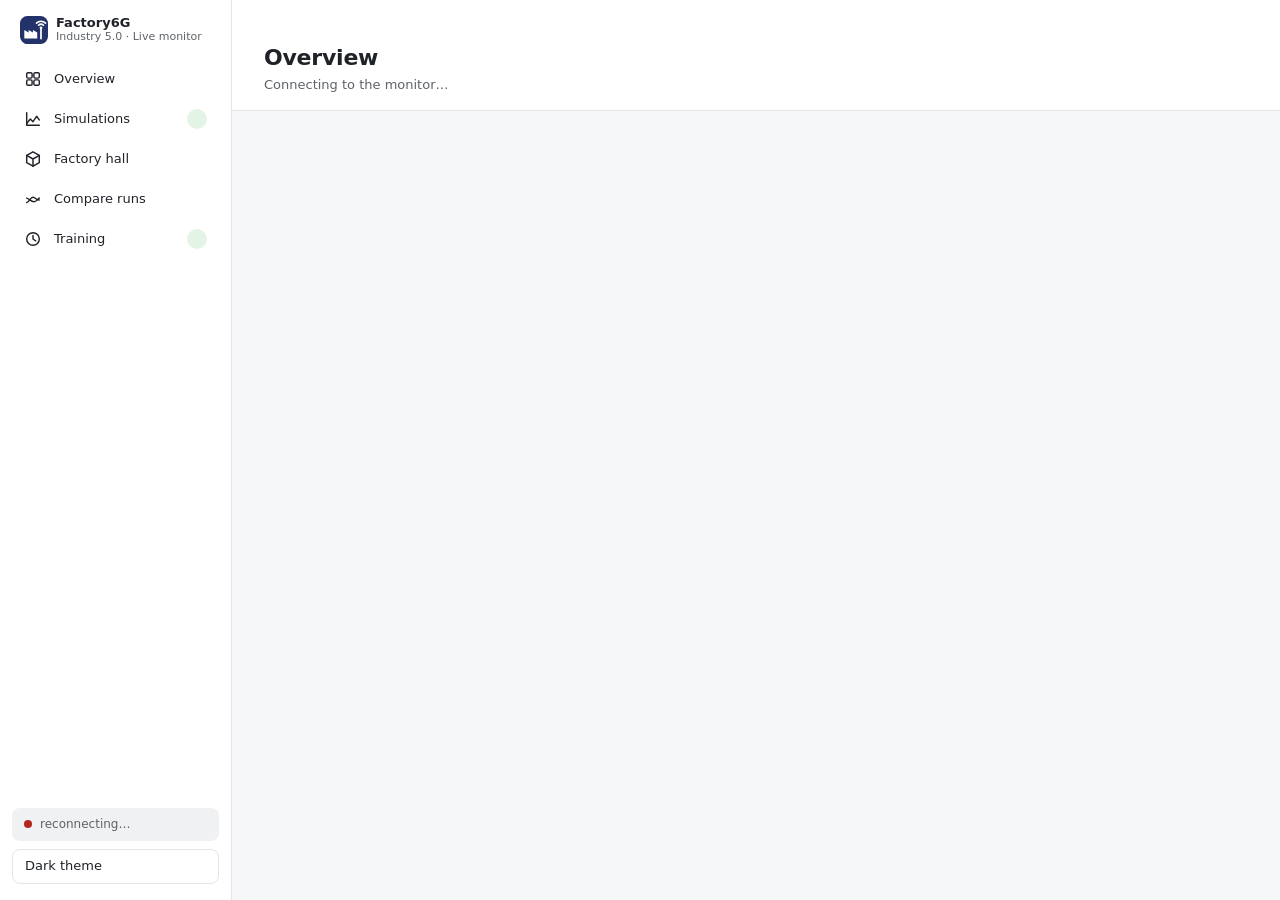
==== commit e0ec68fe: "Monitor: Industry 5.0 logo, fixes from a full controls check - logo: factory with a wireless antenna" ====
--- a/src/factory6g/viewer/static/live.html
+++ b/src/factory6g/viewer/static/live.html
@@ -4,6 +4,7 @@
 <meta charset="utf-8">
 <meta name="viewport" content="width=device-width, initial-scale=1">
 <title>Factory6G live monitor</title>
+<link rel="icon" type="image/svg+xml" href="logo.svg">
 <link rel="stylesheet" href="app.css">
 <link rel="stylesheet" href="live.css">
 </head>
@@ -12,8 +13,8 @@
 <div class="shell">
   <aside class="side" aria-label="Main">
     <a class="brand" href="#/overview">
-      <svg width="28" height="28" viewBox="0 0 26 26" aria-hidden="true"><rect width="26" height="26" rx="7" fill="var(--brand)"></rect><path d="M7 18V9l6 5 6-5v9" fill="none" stroke="#fff" stroke-width="2" stroke-linejoin="round" stroke-linecap="round"></path></svg>
-      <span><strong>Factory6G</strong><small>Live monitor</small></span>
+      <svg width="28" height="28" viewBox="0 0 26 26" role="img" aria-label="Factory6G: factory with a wireless link"><rect width="26" height="26" rx="7" fill="var(--brand)"></rect><path d="M4 21v-8l4 2.4V13l4 2.4V13l4 2.4V21z" fill="#fff"></path><path d="M19.5 21V12" stroke="#fff" stroke-width="1.6" stroke-linecap="round"></path><circle cx="19.5" cy="11" r="1.3" fill="#fff"></circle><path d="M17.2 8.6a3.3 3.3 0 0 1 4.6 0M15.3 6.6a6 6 0 0 1 8.4 0" fill="none" stroke="#fff" stroke-width="1.5" stroke-linecap="round"></path></svg>
+      <span><strong>Factory6G</strong><small>Industry 5.0 · Live monitor</small></span>
     </a>
     <nav class="side-nav" id="side-nav">
       <a href="#/overview" data-page="overview">
--- a/src/factory6g/viewer/static/live.css
+++ b/src/factory6g/viewer/static/live.css
@@ -171,7 +171,9 @@
 @media (max-width: 900px) {
   .shell { flex-direction: column; }
   .side { width: auto; height: auto; position: sticky; top: 0; z-index: 10; flex-direction: row; align-items: center; padding: var(--s2) var(--s4); gap: var(--s3); border-right: 0; border-bottom: 1px solid var(--line); overflow-x: auto; }
-  .side .brand small, .side-foot .conn #conn-text, .side-nav span { display: none; }
+  .side .brand small { display: none; }
+  /* icon-only on phones: labels stay available to screen readers */
+  .side-nav span, .side-foot .conn #conn-text { position: absolute; width: 1px; height: 1px; overflow: hidden; clip: rect(0 0 0 0); white-space: nowrap; }
   .side-nav { flex-direction: row; }
   .side-nav a { height: 36px; padding: 0 var(--s2); gap: var(--s1); }
   .side-foot { margin: 0 0 0 auto; flex-direction: row; align-items: center; }
